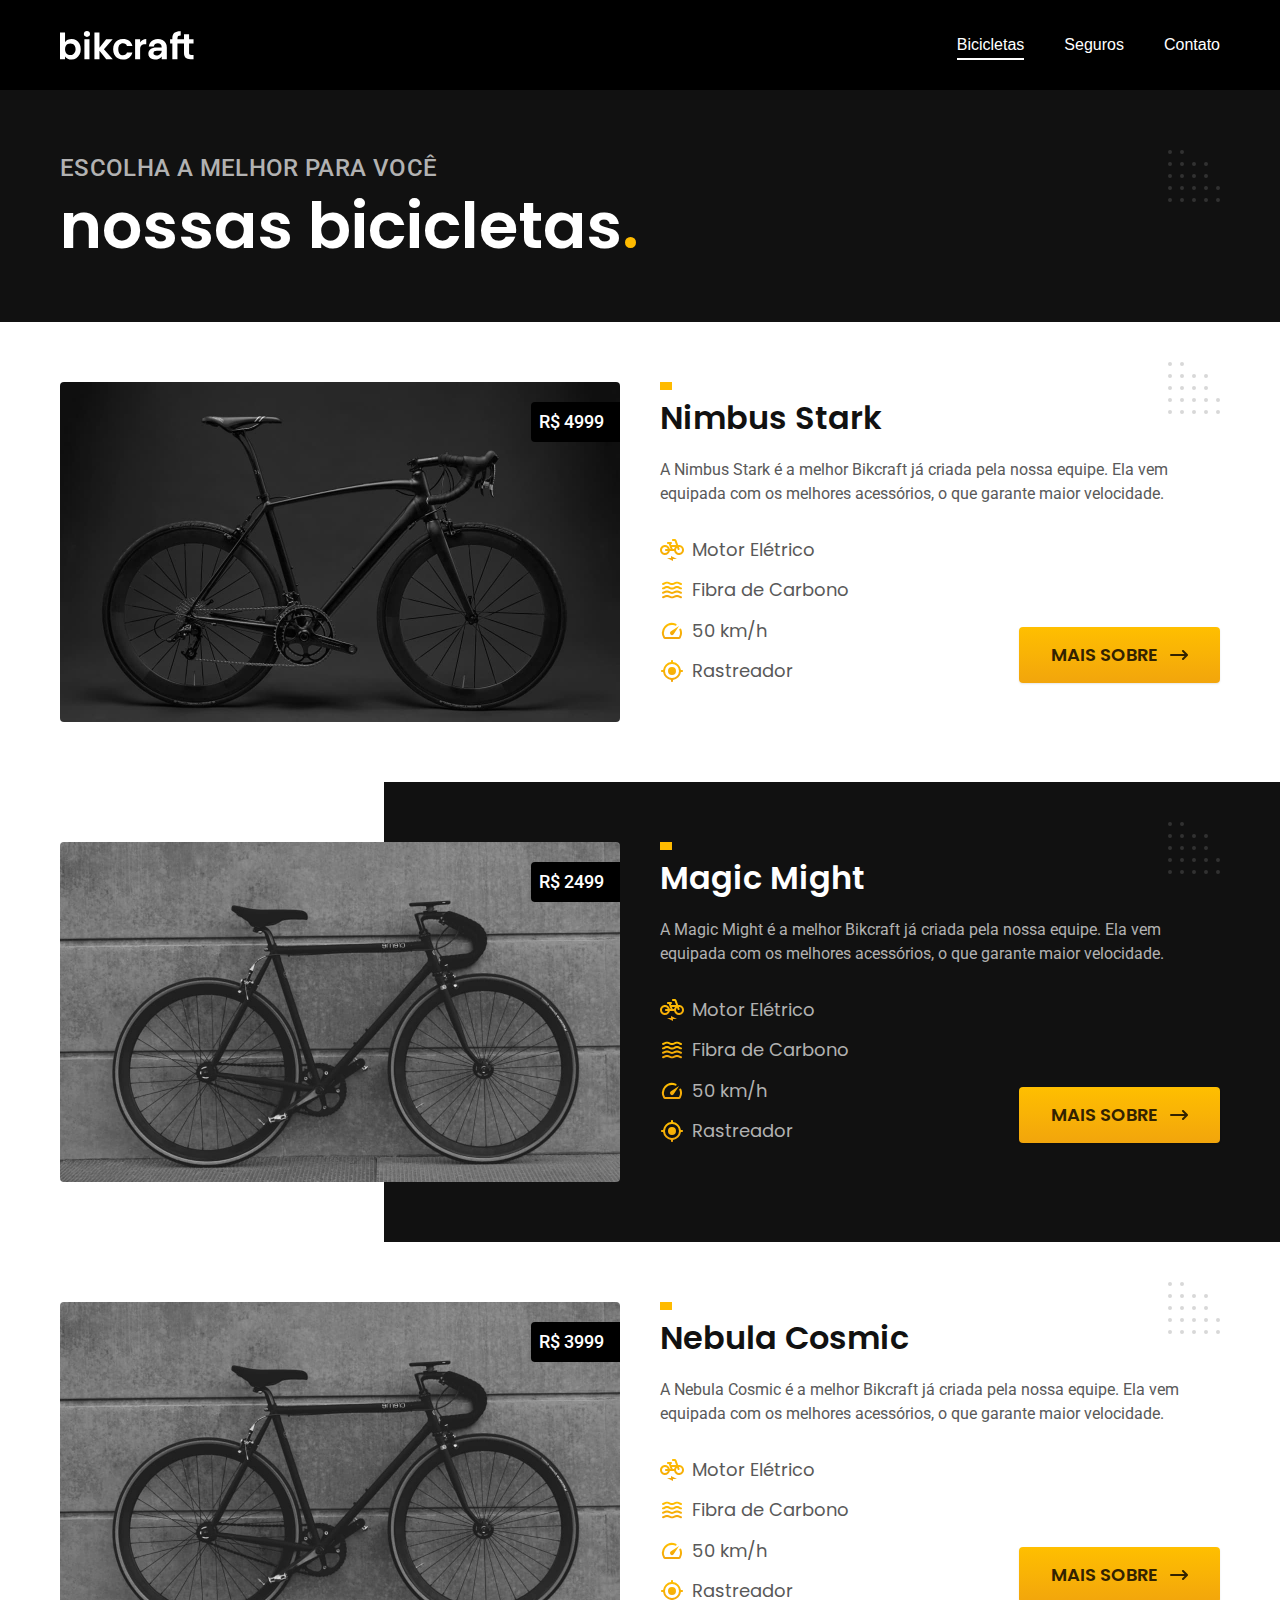
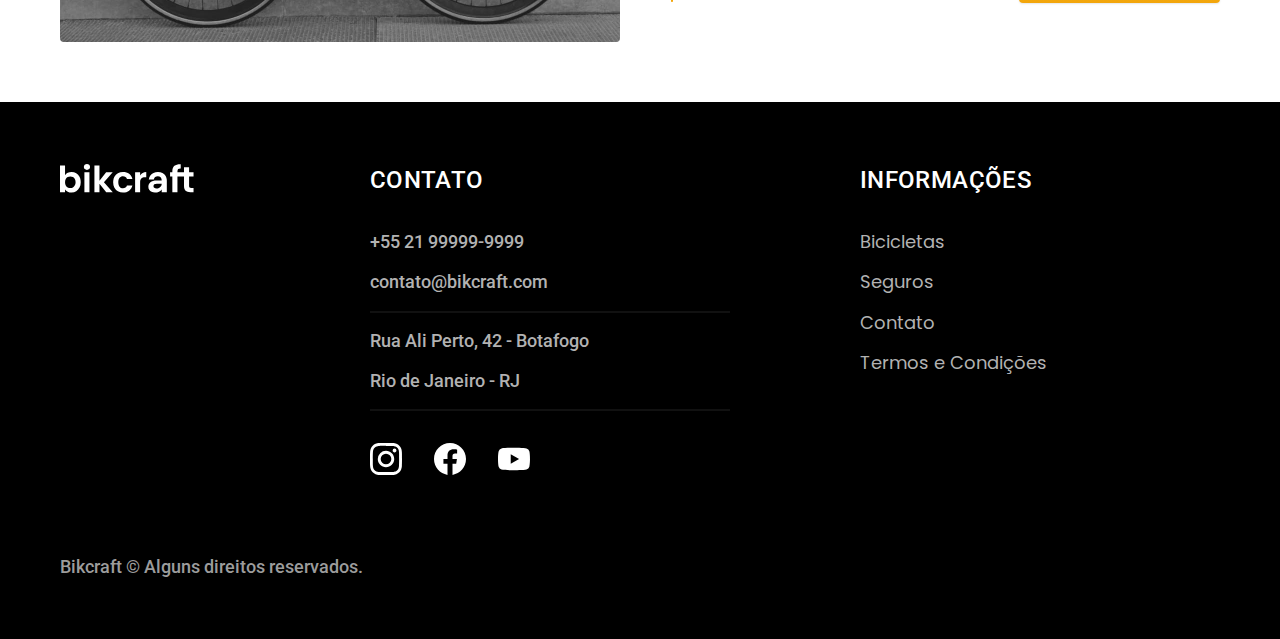
==== bicicletas.html @ cce04218 "Melhorias no menu com JavaScript" ====
<!DOCTYPE html>
<html lang="pt-br">

<head>
    <meta charset="UTF-8">
    <meta http-equiv="X-UA-Compatible" content="IE=edge">
    <meta name="viewport" content="width=device-width, initial-scale=1.0">
    <title>Bicicletas | Bikcraft</title>
    <meta name="description" content="Termos e condições.">

    <link rel="preload" href="./CSS/style.css" as="style">
    <link rel="stylesheet" href="./CSS/style.css">

    <link rel="preconnect" href="https://fonts.googleapis.com">
    <link rel="preconnect" href="https://fonts.gstatic.com" crossorigin>
    <link href="https://fonts.googleapis.com/css2?family=Merriweather:ital,wght@1,900&family=Poppins:wght@400;600&family=Roboto:wght@400;500&display=swap" rel="stylesheet">

</head>

<body id="bicicletas">
    <header class="header-bg">
        <div class="header container">
            <a href="./"><img src="./img/bikcraft.svg" alt="Bikcraft"></a>

            <nav aria-label="primaria">
                <ul class="header-menu cor-0">
                    <li><a href="./bicicletas.html">Bicicletas</a></li>
                    <li><a href="./seguros.html">Seguros</a></li>
                    <li><a href="./contato.html">Contato</a></li>
                </ul>
            </nav>
        </div>
    </header>

    <main>
        <div class="titulo-bg">
            <div class="titulo container">
                <p class="font-2-l-b cor-5">Escolha a melhor para você</p>
                <h1 class="font-1-xxl cor-0">nossas bicicletas<span class="cor-p1">.</span></h1>
            </div>
        </div>
        <div class="bicicletas container">
            <div class="bicicletas-imagem">
                <img src="./img/bicicletas/nimbus.jpg" alt="Bicicleta preta">
                <span class="font-2-m cor-0">R$ 4999</span>
            </div>
            <div class="bicicletas-conteudo">
                <h2 class="font-1-xl">Nimbus Stark</h2>
                <p class="font-2-s cor-8">A Nimbus Stark é a melhor Bikcraft já criada pela nossa equipe. Ela vem equipada com os melhores acessórios, o que garante maior velocidade.</p>
                <ul class="font-1-m cor-8">
                    <li><img src="./img/icones/eletrica.svg" alt="">Motor Elétrico</li>
                    <li><img src="./img/icones/carbono.svg" alt="">Fibra de Carbono</li>
                    <li><img src="./img/icones/velocidade.svg" alt="">50 km/h</li>
                    <li><img src="./img/icones/rastreador.svg" alt="">Rastreador</li>
                </ul>
                <a class="botao seta" href="./bicicletas/nimbus.html"> Mais Sobre</a>
            </div>
        </div>
        <div class="bicicletas-bg">
            <div class="bicicletas container">
                <div class="bicicletas-imagem">
                    <img src="./img/bicicletas/magic.jpg" alt="Bicicleta preta">
                    <span class="font-2-m cor-0">R$ 2499</span>
                </div>
                <div class="bicicletas-conteudo">
                    <h2 class="font-1-xl cor-0">Magic Might</h2>
                    <p class="font-2-s cor-5">A Magic Might é a melhor Bikcraft já criada pela nossa equipe. Ela vem equipada com os melhores acessórios, o que garante maior velocidade.</p>
                    <ul class="font-1-m cor-5">
                        <li><img src="./img/icones/eletrica.svg" alt="">Motor Elétrico</li>
                        <li><img src="./img/icones/carbono.svg" alt="">Fibra de Carbono</li>
                        <li><img src="./img/icones/velocidade.svg" alt="">50 km/h</li>
                        <li><img src="./img/icones/rastreador.svg" alt="">Rastreador</li>
                    </ul>
                    <a class="botao seta" href="./bicicletas/magic.html"> Mais Sobre</a>
                </div>
            </div>
        </div>
        <div class="bicicletas container">
            <div class="bicicletas-imagem">
                <img src="./img/bicicletas/magic.jpg" alt="Bicicleta preta">
                <span class="font-2-m cor-0">R$ 3999</span>
            </div>
            <div class="bicicletas-conteudo">
                <h2 class="font-1-xl">Nebula Cosmic</h2>
                <p class="font-2-s cor-8">A Nebula Cosmic é a melhor Bikcraft já criada pela nossa equipe. Ela vem equipada com os melhores acessórios, o que garante maior velocidade.</p>
                <ul class="font-1-m cor-8">
                    <li><img src="./img/icones/eletrica.svg" alt="">Motor Elétrico</li>
                    <li><img src="./img/icones/carbono.svg" alt="">Fibra de Carbono</li>
                    <li><img src="./img/icones/velocidade.svg" alt="">50 km/h</li>
                    <li><img src="./img/icones/rastreador.svg" alt="">Rastreador</li>
                </ul>
                <a class="botao seta" href="./bicicletas/nebula.html"> Mais Sobre</a>
            </div>
        </div>
    </main>
    <footer class="footer-bg">
        <div class="footer container">
            <img src="./img/bikcraft.svg" alt="Bikcraft">
            <div class="footer-contato">
                <h3 class="font-2-l-b cor-0">Contato</h3>
                <ul class="font-2-m cor-5">
                    <li><a href="tel:+552199999999">+55 21 99999-9999</a></li>
                    <li><a href="mailto:contato@bikcraft.com">contato@bikcraft.com</a></li>
                    <li>Rua Ali Perto, 42 - Botafogo</li>
                    <li>Rio de Janeiro - RJ</li>
                </ul>
                <div class="footer-redes">
                    <a href="./">
                        <img src="./img/redes/instagram.svg" alt="Instagram">
                    </a>
                    <a href="./">
                        <img src="./img/redes/facebook.svg" alt="Facebook">
                    </a>
                    <a href="./">
                        <img src="./img/redes/youtube.svg" alt="Youtube">
                    </a>
                </div>
            </div>
            <div class="footer-informacoes">
                <h3 class="font-2-l-b cor-0">Informações</h3>
                <nav>
                    <ul class="font-1-m cor-5">
                        <li><a href="./bicicletas.html">Bicicletas</a></li>
                        <li><a href="./seguros.html">Seguros</a></li>
                        <li><a href="./contato.html">Contato</a></li>
                        <li><a href="./termos.html">Termos e Condições</a></li>
                    </ul>
                </nav>
            </div>
            <p class="footer-copy font-2-m cor-6">Bikcraft © Alguns direitos reservados.</p>
        </div>
    </footer>
    <script src="./js/script.js"></script>
</body>

</html>
---- CSS/style.css ----
@import "./global/global.css";
@import "./utilidades/tipografia.css";
@import "./utilidades/cores.css";

@import "./global/header.css";
@import "./global/footer.css";

/* Utilidades */
@import "./utilidades/componentes.css";
@import "./utilidades/formulario.css";

/* Home */
@import "./home/introducao.css";
@import "./home/tecnologia.css";
@import "./home/parceiros.css";
@import "./home/depoimento.css";

/* Bicicletas */
@import "./bicicletas/bicicletas-lista.css";
@import "./bicicletas/bicicletas.css";


/* Bicicleta */
@import "./bicicleta/bicicleta.css";
@import "./bicicleta/seguro.css";

/* Seguros */
@import "./seguros/seguros.css";
@import "./seguros/vantagens.css";
@import "./seguros/perguntas.css";

/* Contato */
@import "./contato/contato.css";
@import "./contato/lojas.css";

/* Orçamento */
@import "./orcamento/orcamento.css";

/* Termos */
@import "./termos/termos.css";
---- CSS/style.css ----
@import "./global/global.css";
@import "./utilidades/tipografia.css";
@import "./utilidades/cores.css";

@import "./global/header.css";
@import "./global/footer.css";

/* Utilidades */
@import "./utilidades/componentes.css";
@import "./utilidades/formulario.css";

/* Home */
@import "./home/introducao.css";
@import "./home/tecnologia.css";
@import "./home/parceiros.css";
@import "./home/depoimento.css";

/* Bicicletas */
@import "./bicicletas/bicicletas-lista.css";
@import "./bicicletas/bicicletas.css";


/* Bicicleta */
@import "./bicicleta/bicicleta.css";
@import "./bicicleta/seguro.css";

/* Seguros */
@import "./seguros/seguros.css";
@import "./seguros/vantagens.css";
@import "./seguros/perguntas.css";

/* Contato */
@import "./contato/contato.css";
@import "./contato/lojas.css";

/* Orçamento */
@import "./orcamento/orcamento.css";

/* Termos */
@import "./termos/termos.css";
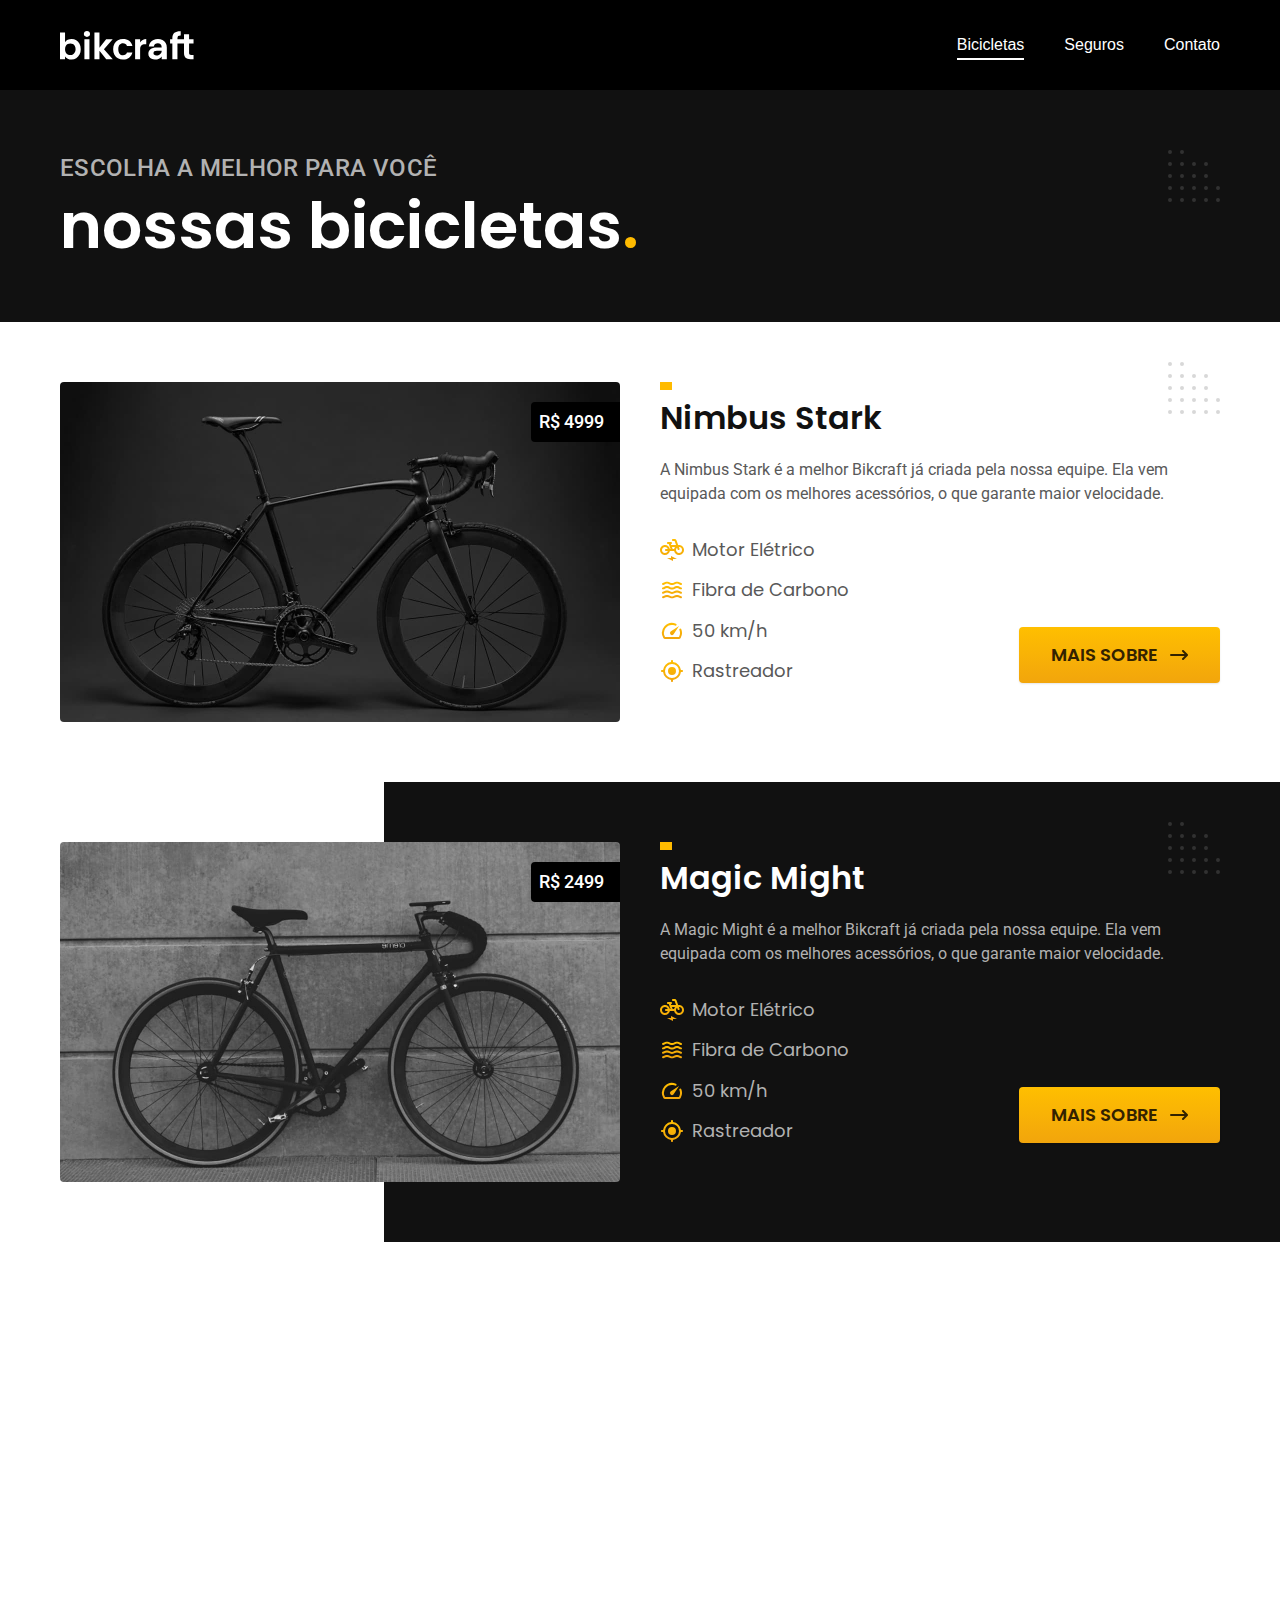
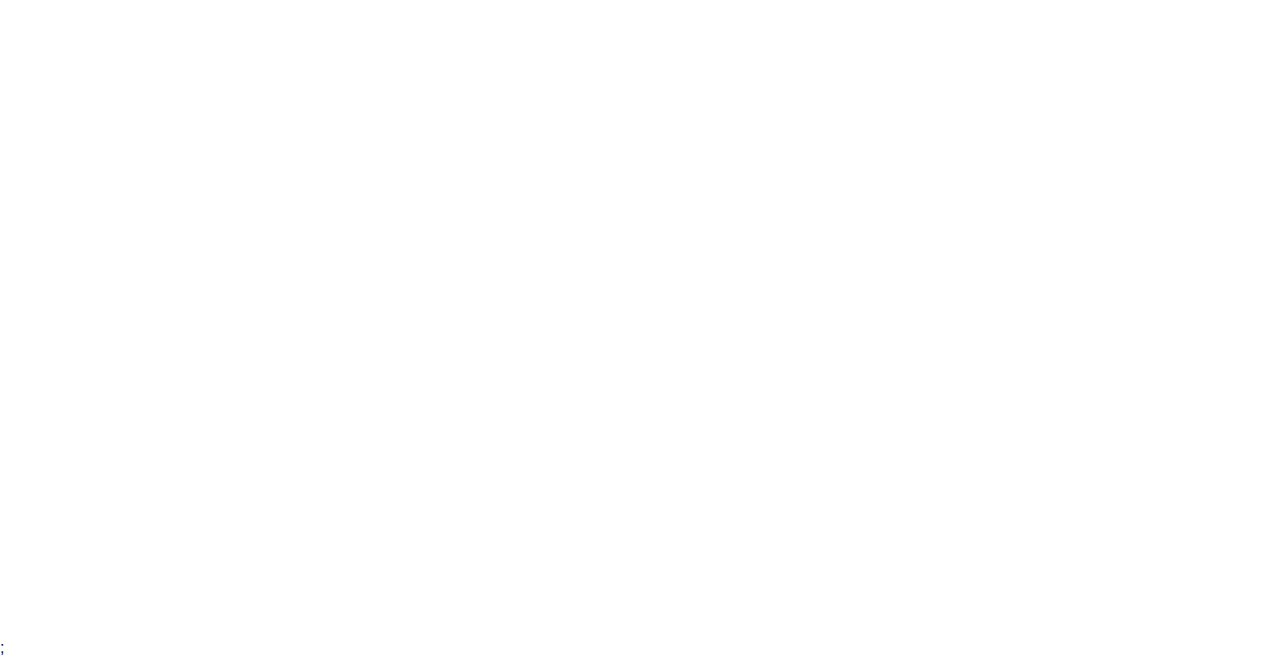
==== commit b38f5ed4: "Animação de todas as páginas, e resolução de problemas de bugs com o JavaScript." ====
--- a/bicicletas.html
+++ b/bicicletas.html
@@ -15,6 +15,7 @@
     <link rel="preconnect" href="https://fonts.gstatic.com" crossorigin>
     <link href="https://fonts.googleapis.com/css2?family=Merriweather:ital,wght@1,900&family=Poppins:wght@400;600&family=Roboto:wght@400;500&display=swap" rel="stylesheet">
 
+    <script>document.documentElement.classList.add('js');</script>
 </head>
 
 <body id="bicicletas">
@@ -34,12 +35,12 @@
 
     <main>
         <div class="titulo-bg">
-            <div class="titulo container">
+            <div class="titulo container fadeInDown" data-anime="200">
                 <p class="font-2-l-b cor-5">Escolha a melhor para você</p>
                 <h1 class="font-1-xxl cor-0">nossas bicicletas<span class="cor-p1">.</span></h1>
             </div>
         </div>
-        <div class="bicicletas container">
+        <div class="bicicletas container fadeInDown" data-anime="400">
             <div class="bicicletas-imagem">
                 <img src="./img/bicicletas/nimbus.jpg" alt="Bicicleta preta">
                 <span class="font-2-m cor-0">R$ 4999</span>
@@ -56,7 +57,7 @@
                 <a class="botao seta" href="./bicicletas/nimbus.html"> Mais Sobre</a>
             </div>
         </div>
-        <div class="bicicletas-bg">
+        <div class="bicicletas-bg fadeInDown" data-anime="600">
             <div class="bicicletas container">
                 <div class="bicicletas-imagem">
                     <img src="./img/bicicletas/magic.jpg" alt="Bicicleta preta">
@@ -75,7 +76,7 @@
                 </div>
             </div>
         </div>
-        <div class="bicicletas container">
+        <div class="bicicletas container fadeInDown" data-anime="800">
             <div class="bicicletas-imagem">
                 <img src="./img/bicicletas/magic.jpg" alt="Bicicleta preta">
                 <span class="font-2-m cor-0">R$ 3999</span>
@@ -93,7 +94,7 @@
             </div>
         </div>
     </main>
-    <footer class="footer-bg">
+    <footer class="footer-bg fadeInUp" data-anime="1000">
         <div class="footer container">
             <img src="./img/bikcraft.svg" alt="Bikcraft">
             <div class="footer-contato">
@@ -130,6 +131,7 @@
             <p class="footer-copy font-2-m cor-6">Bikcraft © Alguns direitos reservados.</p>
         </div>
     </footer>
+    <script src="./js/plugins/simple-anime.js"></script>;
     <script src="./js/script.js"></script>
 </body>
 
--- a/CSS/style.css
+++ b/CSS/style.css
@@ -1,6 +1,7 @@
 @import "./global/global.css";
 @import "./utilidades/tipografia.css";
 @import "./utilidades/cores.css";
+@import "./utilidades/animacao.css";
 
 @import "./global/header.css";
 @import "./global/footer.css";
--- a/CSS/style.css
+++ b/CSS/style.css
@@ -1,6 +1,7 @@
 @import "./global/global.css";
 @import "./utilidades/tipografia.css";
 @import "./utilidades/cores.css";
+@import "./utilidades/animacao.css";
 
 @import "./global/header.css";
 @import "./global/footer.css";
